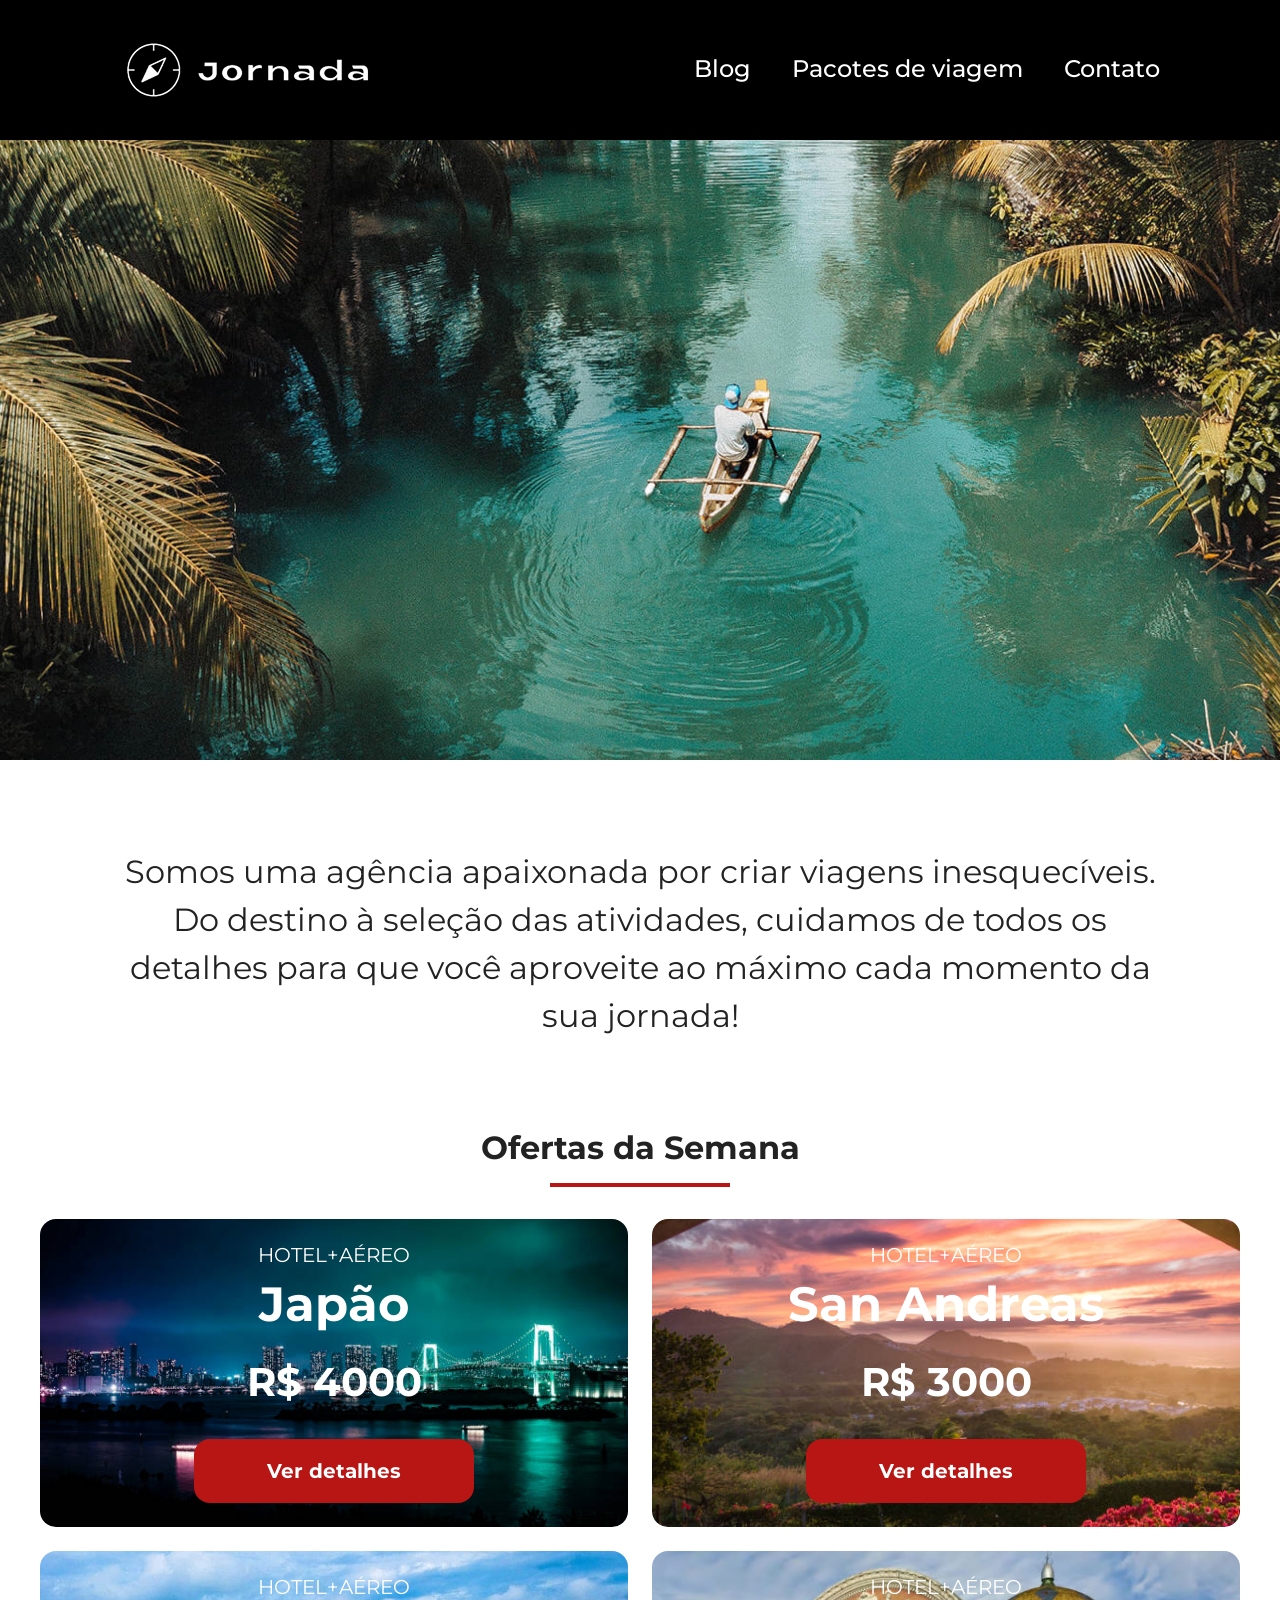
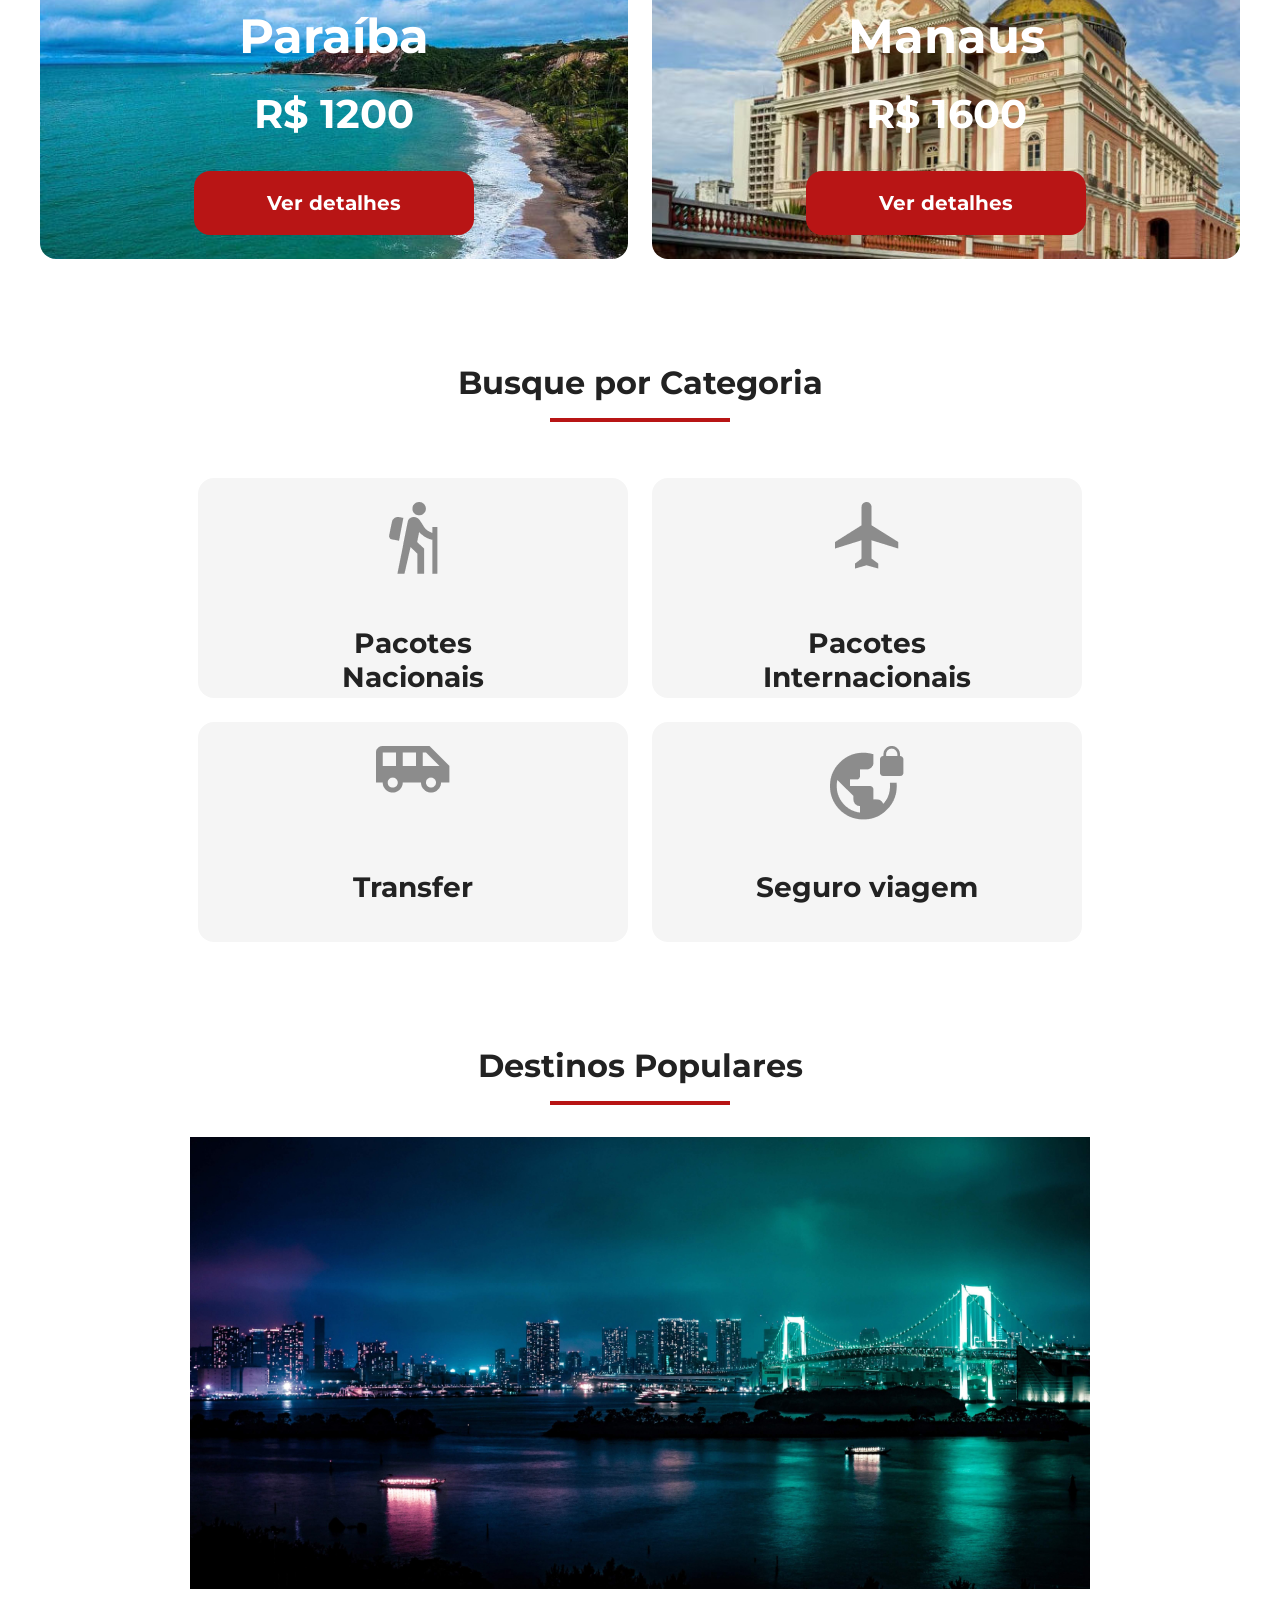
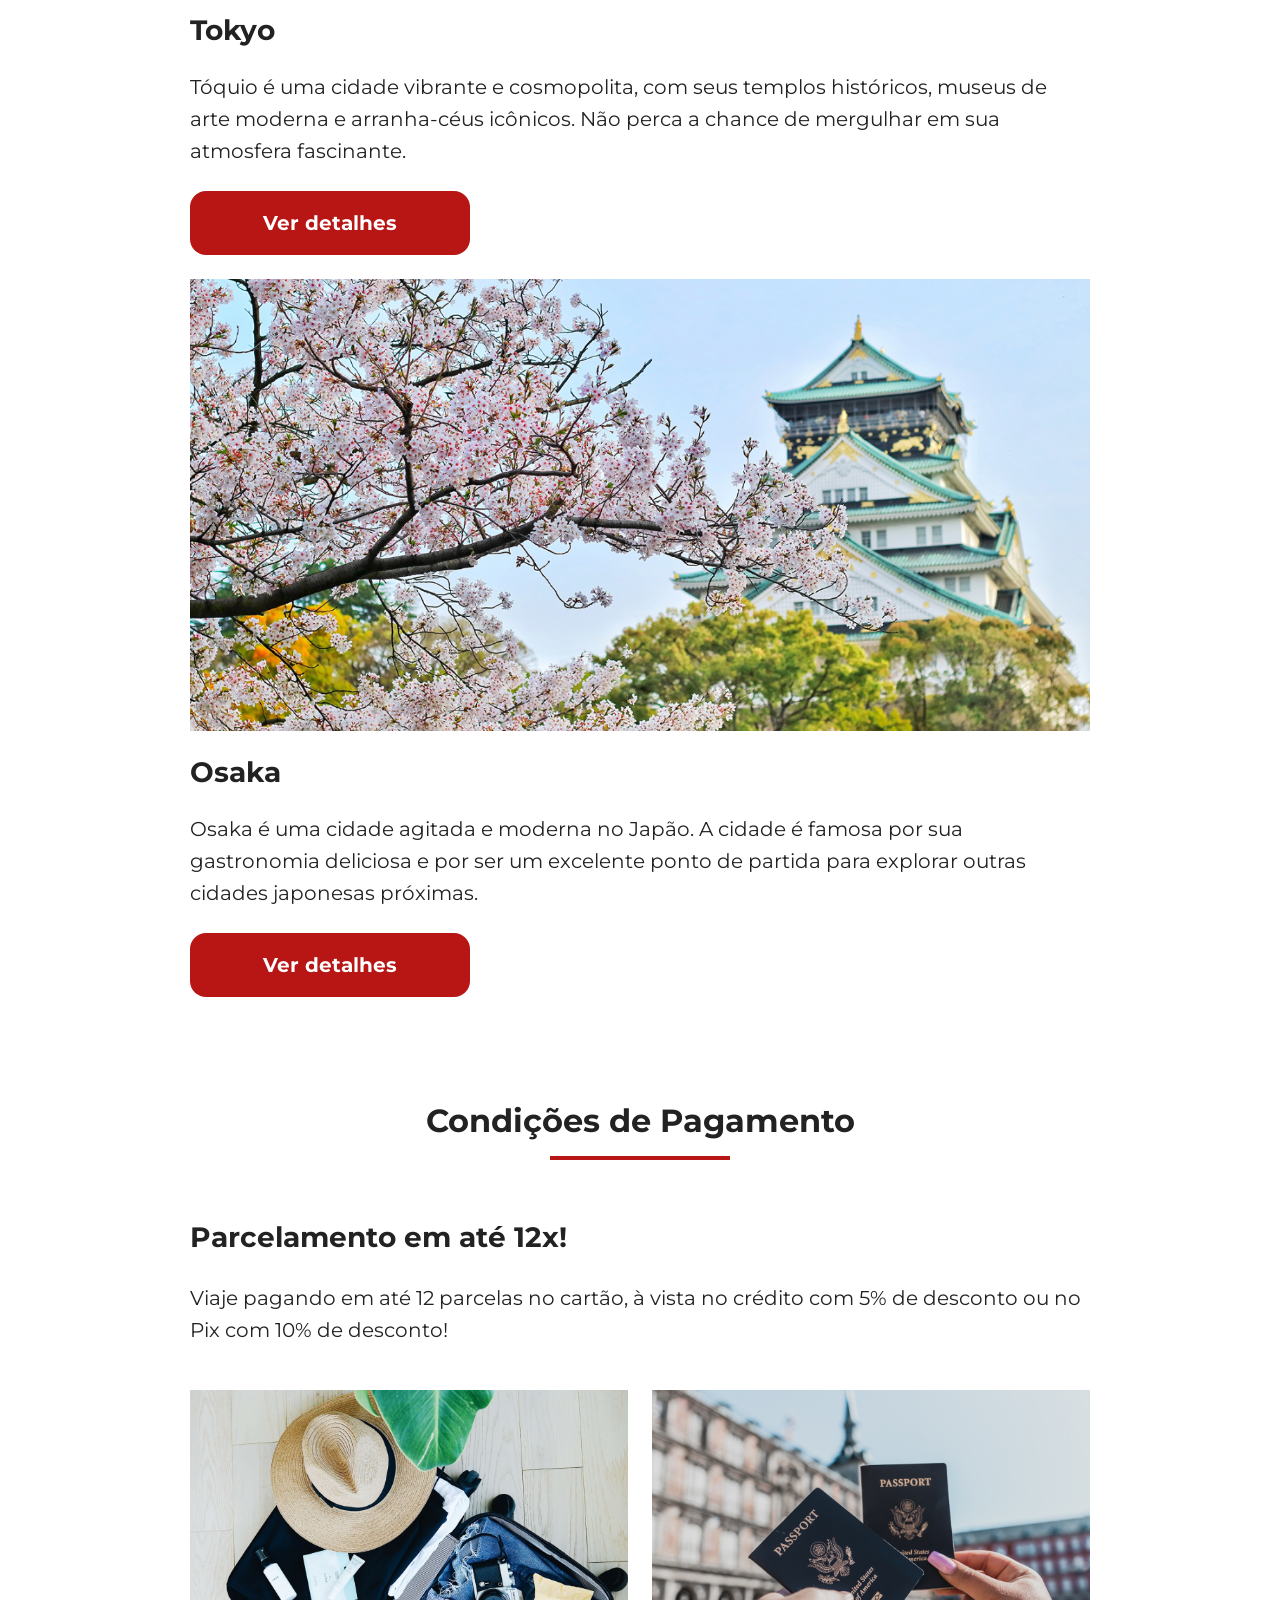
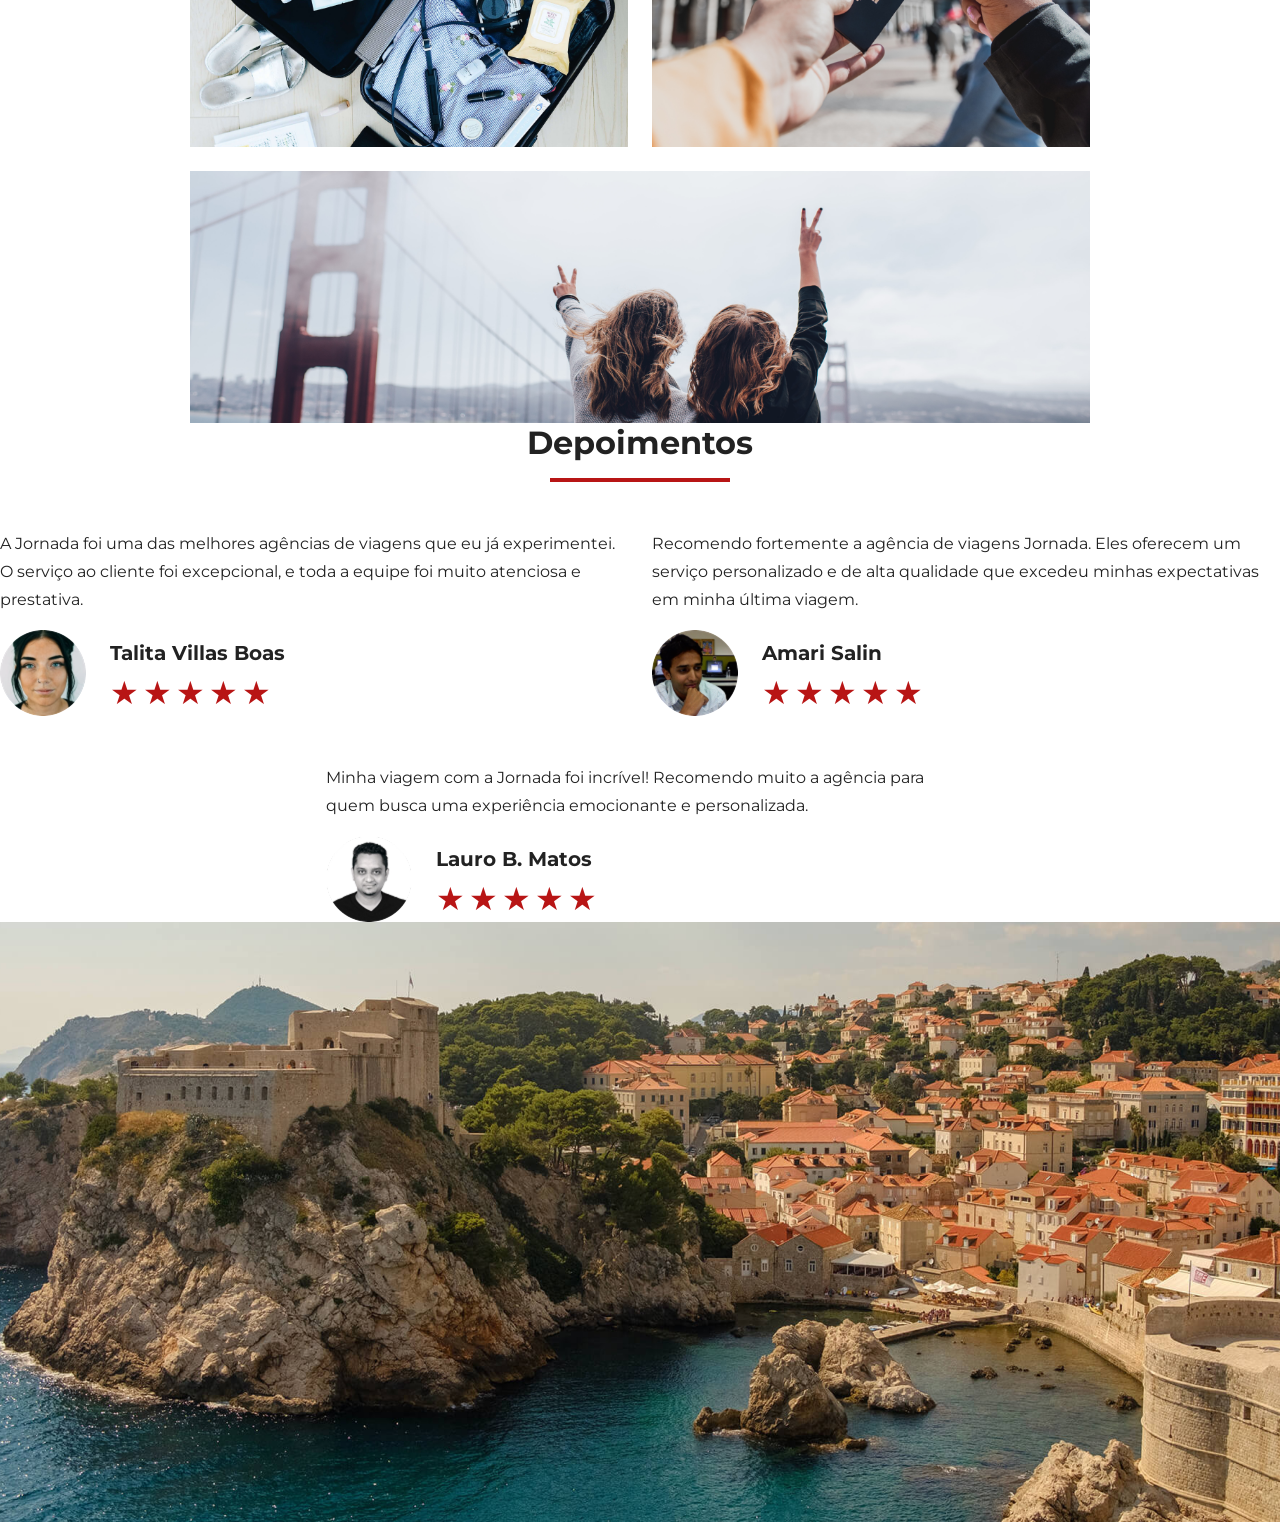
==== index.html @ 03887a00 "Adiciona imagem no footer de diferentes dispositivos" ====
<!doctype html>
<html lang="pt-BR">
  <head>
    <meta charset="UTF-8" />
    <meta name="viewport" content="width=device-width, initial-scale=1.0" />
    <link rel="stylesheet" href="./css/style.css" />
    <title>Jornada Viagens</title>
  </head>
  <body>
    <header class="main-header">
      <a class="logo" href="index.html" title="voltar para a página inicial">
        <img
          class="img-mobile"
          src="img/bussola-jornada-branca.png"
          alt="Bussola do logo Jornada Viagens na cor branca"
        />
        <img
          class="img-desktop"
          src="img/bussola-texto-jornada-branca.png"
          alt="Logo Jornada Viagens na cor branca"
        />
      </a>

      <div class="navigation-menu">
        <label for="menu"><img src="img/menu.png" alt="menu" /></label>
        <input type="checkbox" id="menu" hidden />

        <nav>
          <ul class="list-links">
            <li>
              <a href="blog.html" target="_blank" title="Acessar blog">Blog</a>
            </li>
            <li>
              <a
                href="pacotes.html"
                target="_blank"
                title="Acessar pacotes de viagem"
                >Pacotes de viagem</a
              >
            </li>
            <li>
              <a href="contao.html" target="_blank" title="Acessar contato"
                >Contato</a
              >
            </li>
          </ul>
        </nav>
      </div>
    </header>
    <section class="hero">
      <div class="hero-img"></div>
      <h2>
        Somos uma agência apaixonada por criar viagens inesquecíveis. Do destino
        à seleção das atividades, cuidamos de todos os detalhes para que você
        aproveite ao máximo cada momento da sua jornada!
      </h2>
    </section>
    <section class="offers">
      <div class="section-title">
        <h2>Ofertas da Semana</h2>
        <hr />
      </div>
      <div class="offers-cards">
        <article class="card japao">
          <header>
            <p>HOTEL+AÉREO</p>
            <h3>
              Japão<br />
              <span>R$ 4000</span>
            </h3>
          </header>
          <footer>
            <a href="#" class="button">Ver detalhes</a>
          </footer>
        </article>
        <article class="card sanandreas">
          <header>
            <p>HOTEL+AÉREO</p>
            <h3>
              San Andreas<br />
              <span>R$ 3000</span>
            </h3>
          </header>
          <footer>
            <a href="#" class="button">Ver detalhes</a>
          </footer>
        </article>
        <article class="card paraiba">
          <header>
            <p>HOTEL+AÉREO</p>
            <h3>
              Paraíba<br />
              <span>R$ 1200</span>
            </h3>
          </header>
          <footer>
            <a href="#" class="button">Ver detalhes</a>
          </footer>
        </article>
        <article class="card manaus">
          <header>
            <p>HOTEL+AÉREO</p>
            <h3>
              Manaus<br />
              <span>R$ 1600</span>
            </h3>
          </header>
          <footer>
            <a href="#" class="button">Ver detalhes</a>
          </footer>
        </article>
      </div>
    </section>
    <section class="categories">
      <div class="section-title">
        <h2>Busque por Categoria</h2>
        <hr />
      </div>
      <div class="categories-cards">
        <a
          class="card"
          href="#"
          target="_blank"
          title="Busque pela categoria Pacotes Nacionais"
        >
          <img
            src="img/icone - pacotes nacionais.png"
            alt="icone cinza representando uma pessoa fazendo tracking"
          />
          <h3 class="content-title">
            Pacotes <br />
            Nacionais
          </h3>
        </a>
        <a
          class="card"
          href="#"
          target="_blank"
          title="Busque pela categoria Pacotes Internacionais"
        >
          <img
            src="img/icone - pacotes interacionais.png"
            alt="icone cinza de um avião representando uma viagem aérea internacional"
          />
          <h3 class="content-title">
            Pacotes <br />
            Internacionais
          </h3>
        </a>
        <a
          class="card"
          href="#"
          target="_blank"
          title="Busque pela categoria Transfer"
        >
          <img
            src="img/icone -transfer.png"
            alt="icone cinza representando um onibus de viagem"
          />
          <h3 class="content-title">Transfer</h3>
        </a>
        <a
          class="card"
          href="#"
          target="_blank"
          title="Busque pela categoria Seguro viagem"
        >
          <img
            src="img/icone - seguro viagem.png"
            alt="icone cinza de um planeta com um cadeado representando Seguro"
          />
          <h3 class="content-title">Seguro viagem</h3>
        </a>
      </div>
    </section>
    <section class="destinations">
      <div class="section-title">
        <h2>Destinos Populares</h2>
        <hr />
      </div>
      <div class="destination-items">
        <article class="item tokyo">
          <header>
            <div class="img-item"></div>
            <h4 class="content-title">Tokyo</h4>
          </header>
          <p class="content-text">
            Tóquio é uma cidade vibrante e cosmopolita, com seus templos
            históricos, museus de arte moderna e arranha-céus icônicos. Não
            perca a chance de mergulhar em sua atmosfera fascinante.
          </p>
          <footer>
            <a
              href="#"
              class="button"
              target="_blank"
              title="Veja mais detalhes do destino Tokyo"
              >Ver detalhes</a
            >
          </footer>
        </article>
        <article class="item osaka">
          <header>
            <div class="img-item"></div>
            <h4 class="content-title">Osaka</h4>
          </header>
          <p class="content-text">
            Osaka é uma cidade agitada e moderna no Japão. A cidade é famosa por
            sua gastronomia deliciosa e por ser um excelente ponto de partida
            para explorar outras cidades japonesas próximas.
          </p>
          <footer>
            <a
              href="#"
              class="button"
              target="_blank"
              title="Veja mais detalhes do destino Osaka"
              >Ver detalhes</a
            >
          </footer>
        </article>
      </div>
    </section>
    <section class="payments">
      <div class="section-title">
        <h2>Condições de Pagamento</h2>
        <hr />
      </div>
      <div class="content-container">
        <div class="text-content">
          <h3 class="content-title">Parcelamento em até 12x!</h3>
          <p class="content-text">
            Viaje pagando em até 12 parcelas no cartão, à vista no crédito com
            5% de desconto ou no Pix com 10% de desconto!
          </p>
        </div>
        <div class="image-gallery">
          <div class="image bag"></div>
          <div class="image passport"></div>
          <div class="image people colspan-2"></div>
        </div>
      </div>
    </section>
    <section class="testimonials">
      <div class="section-title">
        <h2>Depoimentos</h2>
        <hr />
      </div>
      <div class="testimonial-container">
        <article>
          <header>
            <p>
              A Jornada foi uma das melhores agências de viagens que eu já
              experimentei. O serviço ao cliente foi excepcional, e toda a
              equipe foi muito atenciosa e prestativa.
            </p>
          </header>
          <footer>
            <img
              src="img/talita.png"
              alt="imagem de perfil do cliente Talita Villas Boas"
            />
            <div class="profile-content">
              <h4>Talita Villas Boas</h4>
              <div class="rating">
                <span class="star">★</span>
                <span class="star">★</span>
                <span class="star">★</span>
                <span class="star">★</span>
                <span class="star">★</span>
              </div>
            </div>
          </footer>
        </article>
        <article>
          <header>
            <p>
              Recomendo fortemente a agência de viagens Jornada. Eles oferecem
              um serviço personalizado e de alta qualidade que excedeu minhas
              expectativas em minha última viagem.
            </p>
          </header>
          <footer>
            <img
              src="img/amari.png"
              alt="imagem de perfil do cliente Amari Salin"
            />
            <div class="profile-content">
              <h4>Amari Salin</h4>
              <div class="rating">
                <span class="star">★</span>
                <span class="star">★</span>
                <span class="star">★</span>
                <span class="star">★</span>
                <span class="star">★</span>
              </div>
            </div>
          </footer>
        </article>
        <article>
          <header>
            <p>
              Minha viagem com a Jornada foi incrível! Recomendo muito a agência
              para quem busca uma experiência emocionante e personalizada.
            </p>
          </header>
          <footer>
            <img
              src="img/lauro.png"
              alt="imagem de perfil do cliente Lauro B. Matos"
            />
            <div class="profile-content">
              <h4>Lauro B. Matos</h4>
              <div class="rating">
                <span class="star">★</span>
                <span class="star">★</span>
                <span class="star">★</span>
                <span class="star">★</span>
                <span class="star">★</span>
              </div>
            </div>
          </footer>
        </article>
      </div>
    </section>
    <footer class="main-footer bottom-hero">
      <div class="hero-img"></div>
      <div class="footer-content">
        <div class="footer-social"></div>
      </div>
    </footer>
  </body>
</html>
---- css/style.css ----
@import url(global.css);
@import url(header.css);
@import url(hero.css);
@import url(offers.css);
@import url(categories.css);
@import url(destinations.css);
@import url(payments.css);
@import url(testimonials.css);
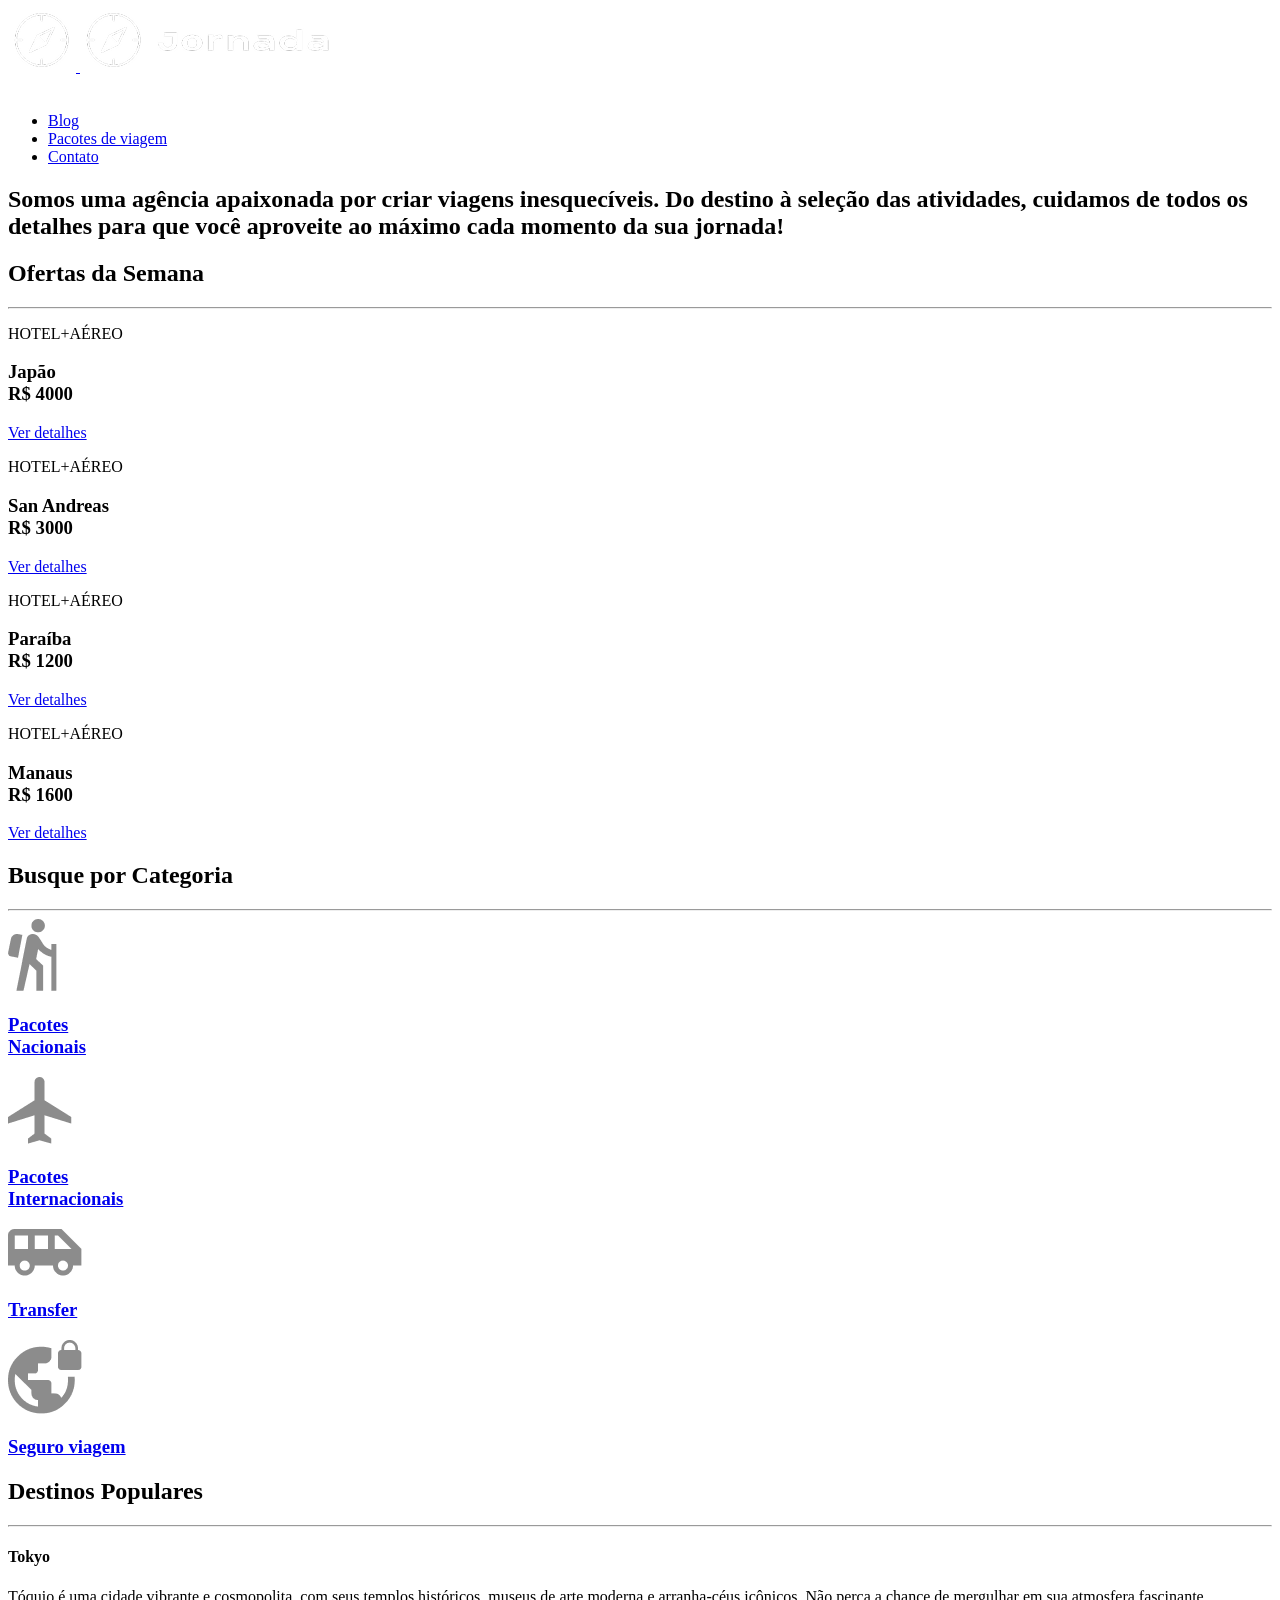
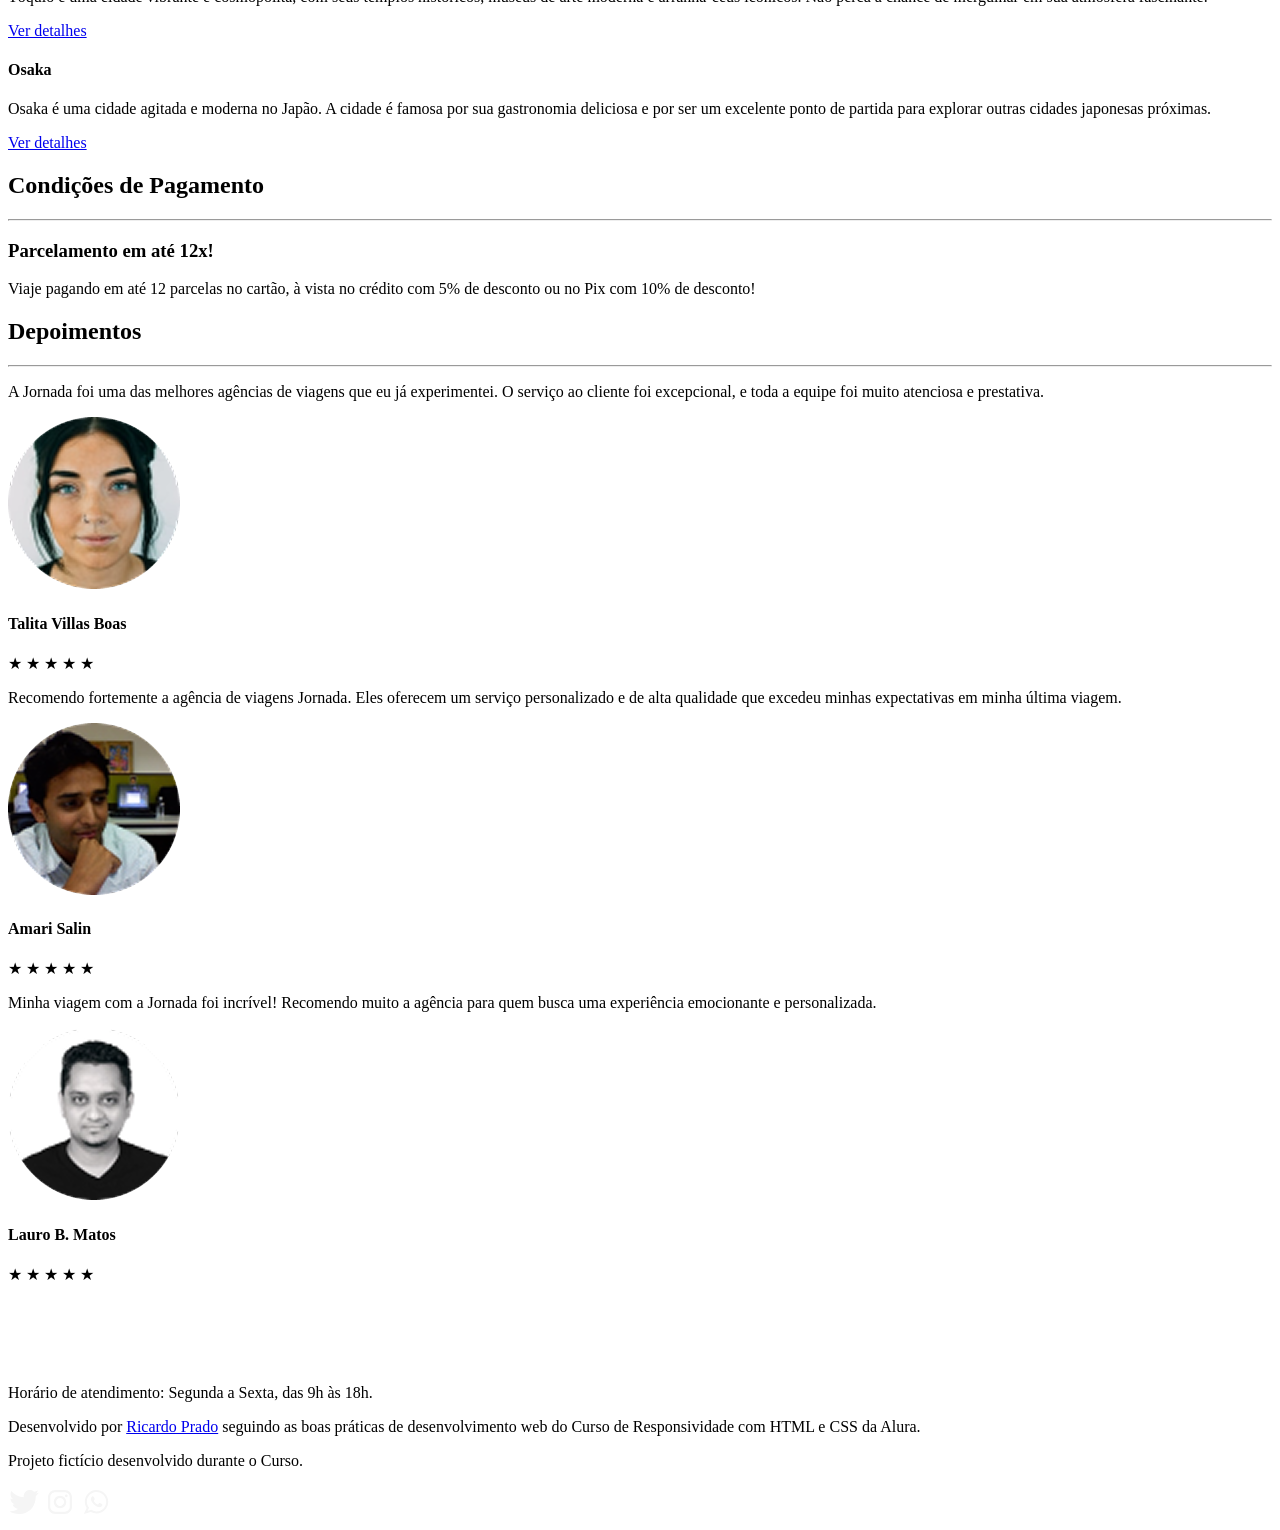
==== commit 05352782: "Adiciona estilos ao footer e informações complementares de redes sociais" ====
--- a/index.html
+++ b/index.html
@@ -323,10 +323,35 @@
         </article>
       </div>
     </section>
-    <footer class="main-footer bottom-hero">
+    <section class="bottom-hero">
       <div class="hero-img"></div>
+    </section>
+    <footer class="main-footer">
       <div class="footer-content">
-        <div class="footer-social"></div>
+        <img src="img/logo-footer.png" alt="Logo da Jornada Viagens">
+        <p>Horário de atendimento: Segunda a Sexta, das 9h às 18h.</p>
+        <p>Desenvolvido por <a href="https://www.linkedin.com/in/ricardo-prado-8ab011207/olvedor">Ricardo Prado</a> seguindo as boas práticas de desenvolvimento web do Curso de Responsividade com HTML e CSS da Alura.</p>
+        <p>Projeto fictício desenvolvido durante o Curso.</p>
+        <div class="footer-social">
+          <a
+            href="#"
+            target="_blank"
+            title="Acesse o twitter da Jornada Viagens"
+            ><img src="img/icon-twitter.svg" alt="Logo do Twitter" /></a
+          >
+          <a
+            href="#"
+            target="_blank"
+            title="Acessar Instagram"
+            ><img src="img/icon-instagram.svg" alt="Logo do Instagram" /></a
+          >
+          <a
+            href="#"
+            target="_blank"
+            title="Acessar Whatsapp"
+            ><img src="img/icon-whatsapp.svg" alt="Entre em contato pelo WhatsApp" /></a
+          >
+        </div>
       </div>
     </footer>
   </body>
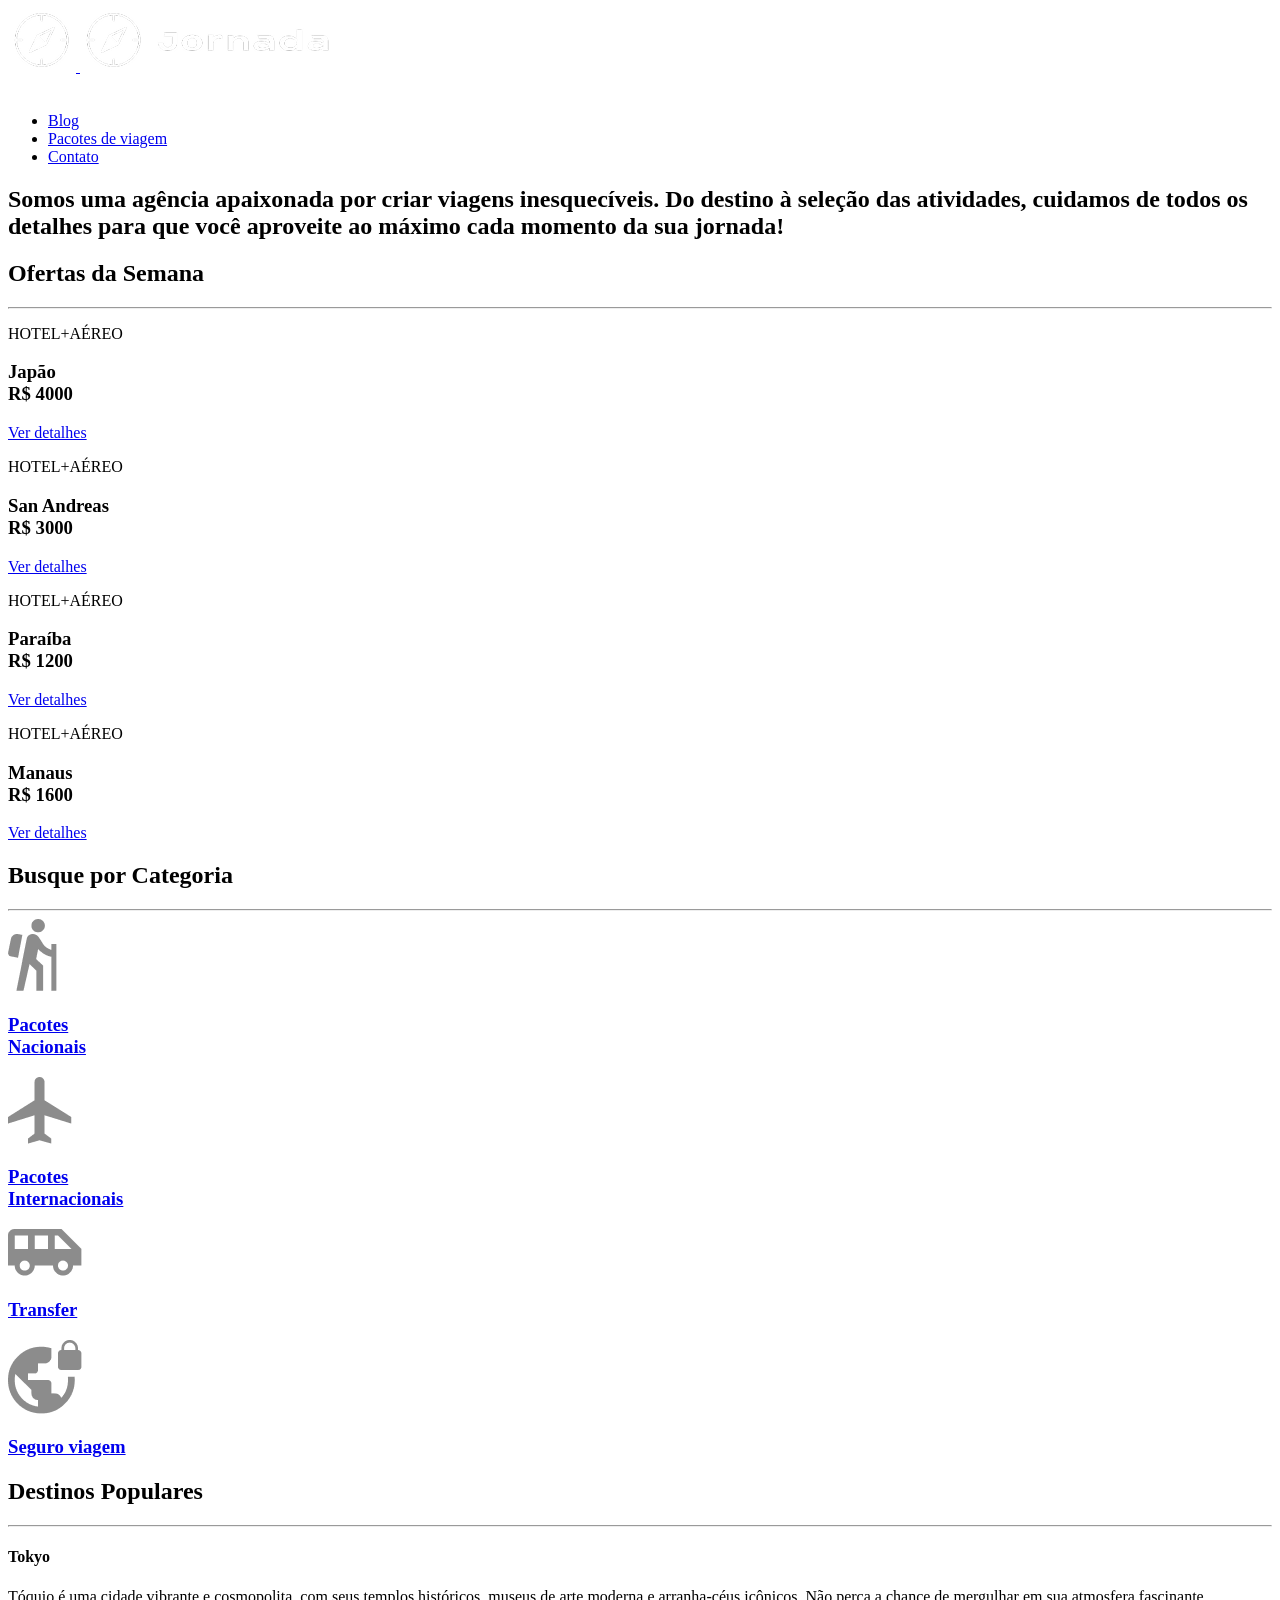
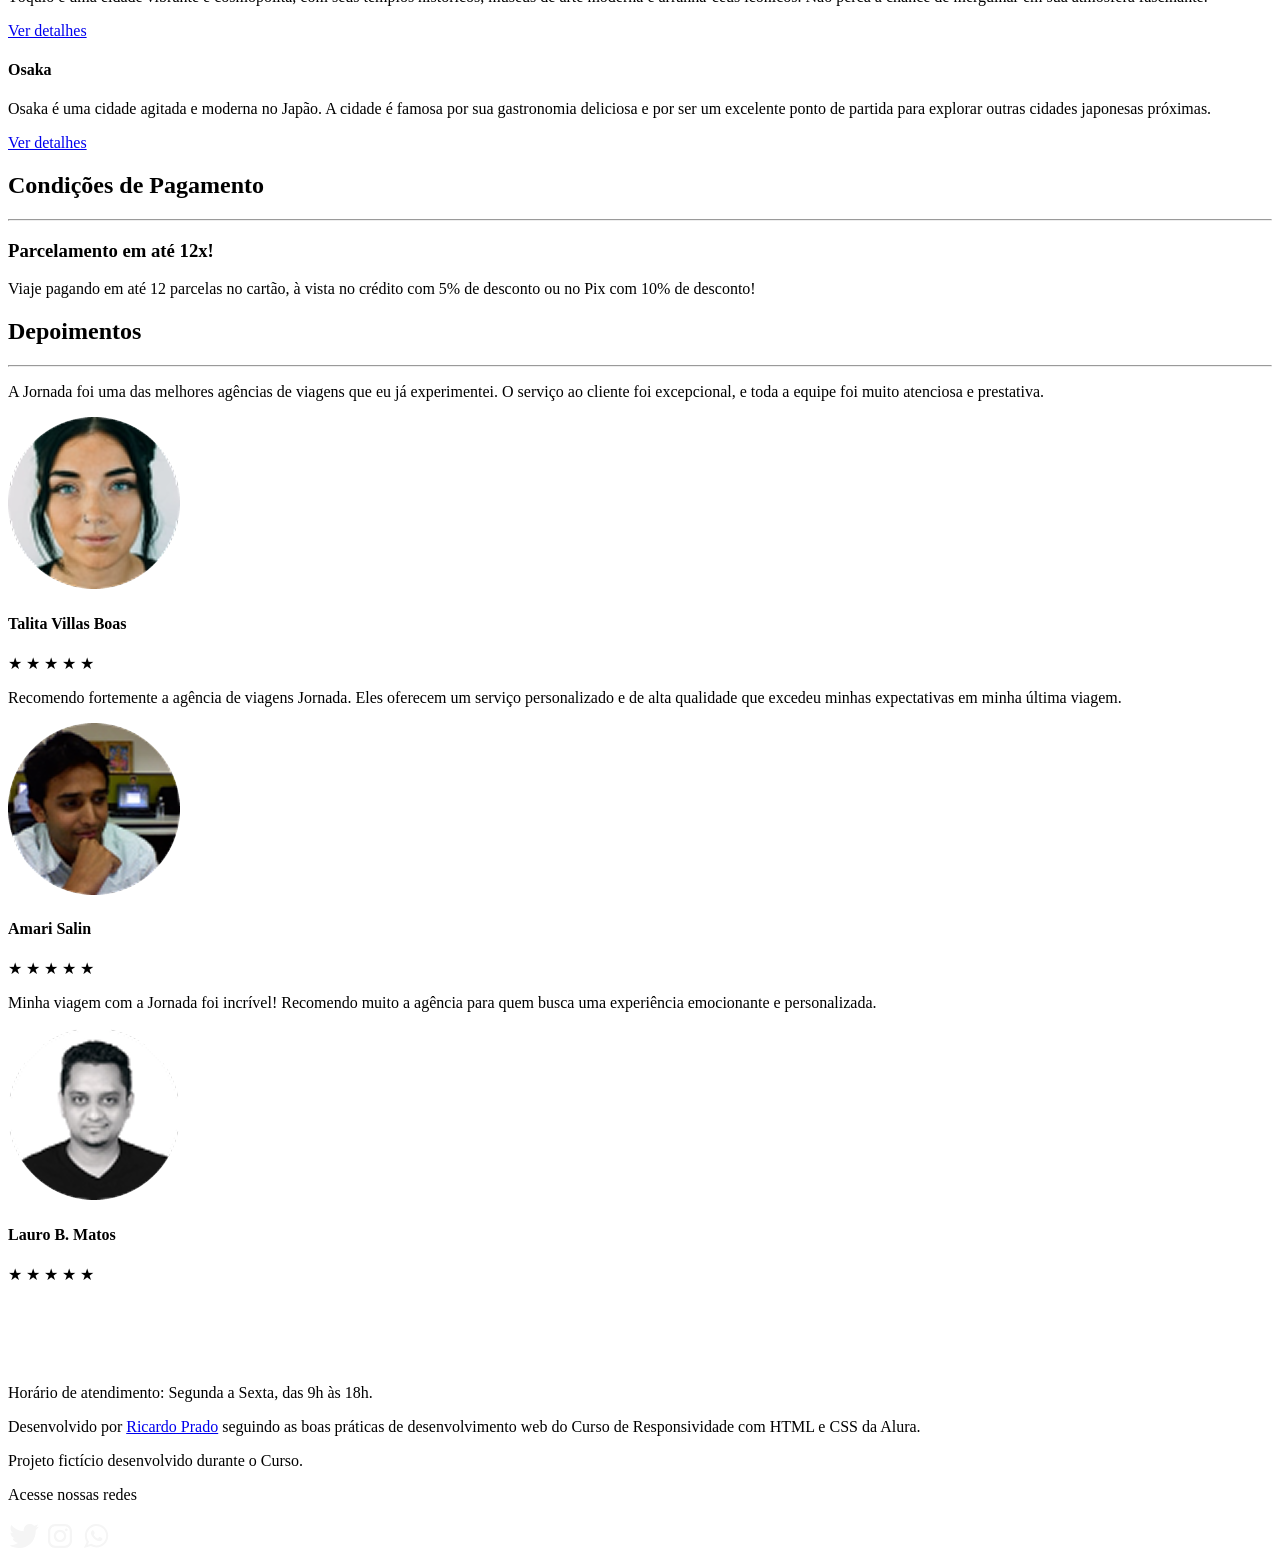
==== commit c71de142: "Ajusta o footer e seção de depoimentos" ====
--- a/index.html
+++ b/index.html
@@ -332,7 +332,10 @@
         <p>Horário de atendimento: Segunda a Sexta, das 9h às 18h.</p>
         <p>Desenvolvido por <a href="https://www.linkedin.com/in/ricardo-prado-8ab011207/olvedor">Ricardo Prado</a> seguindo as boas práticas de desenvolvimento web do Curso de Responsividade com HTML e CSS da Alura.</p>
         <p>Projeto fictício desenvolvido durante o Curso.</p>
-        <div class="footer-social">
+      </div>
+      <div class="footer-social">
+        <p>Acesse nossas redes</p>
+        <div class="footer-social-links">
           <a
             href="#"
             target="_blank"
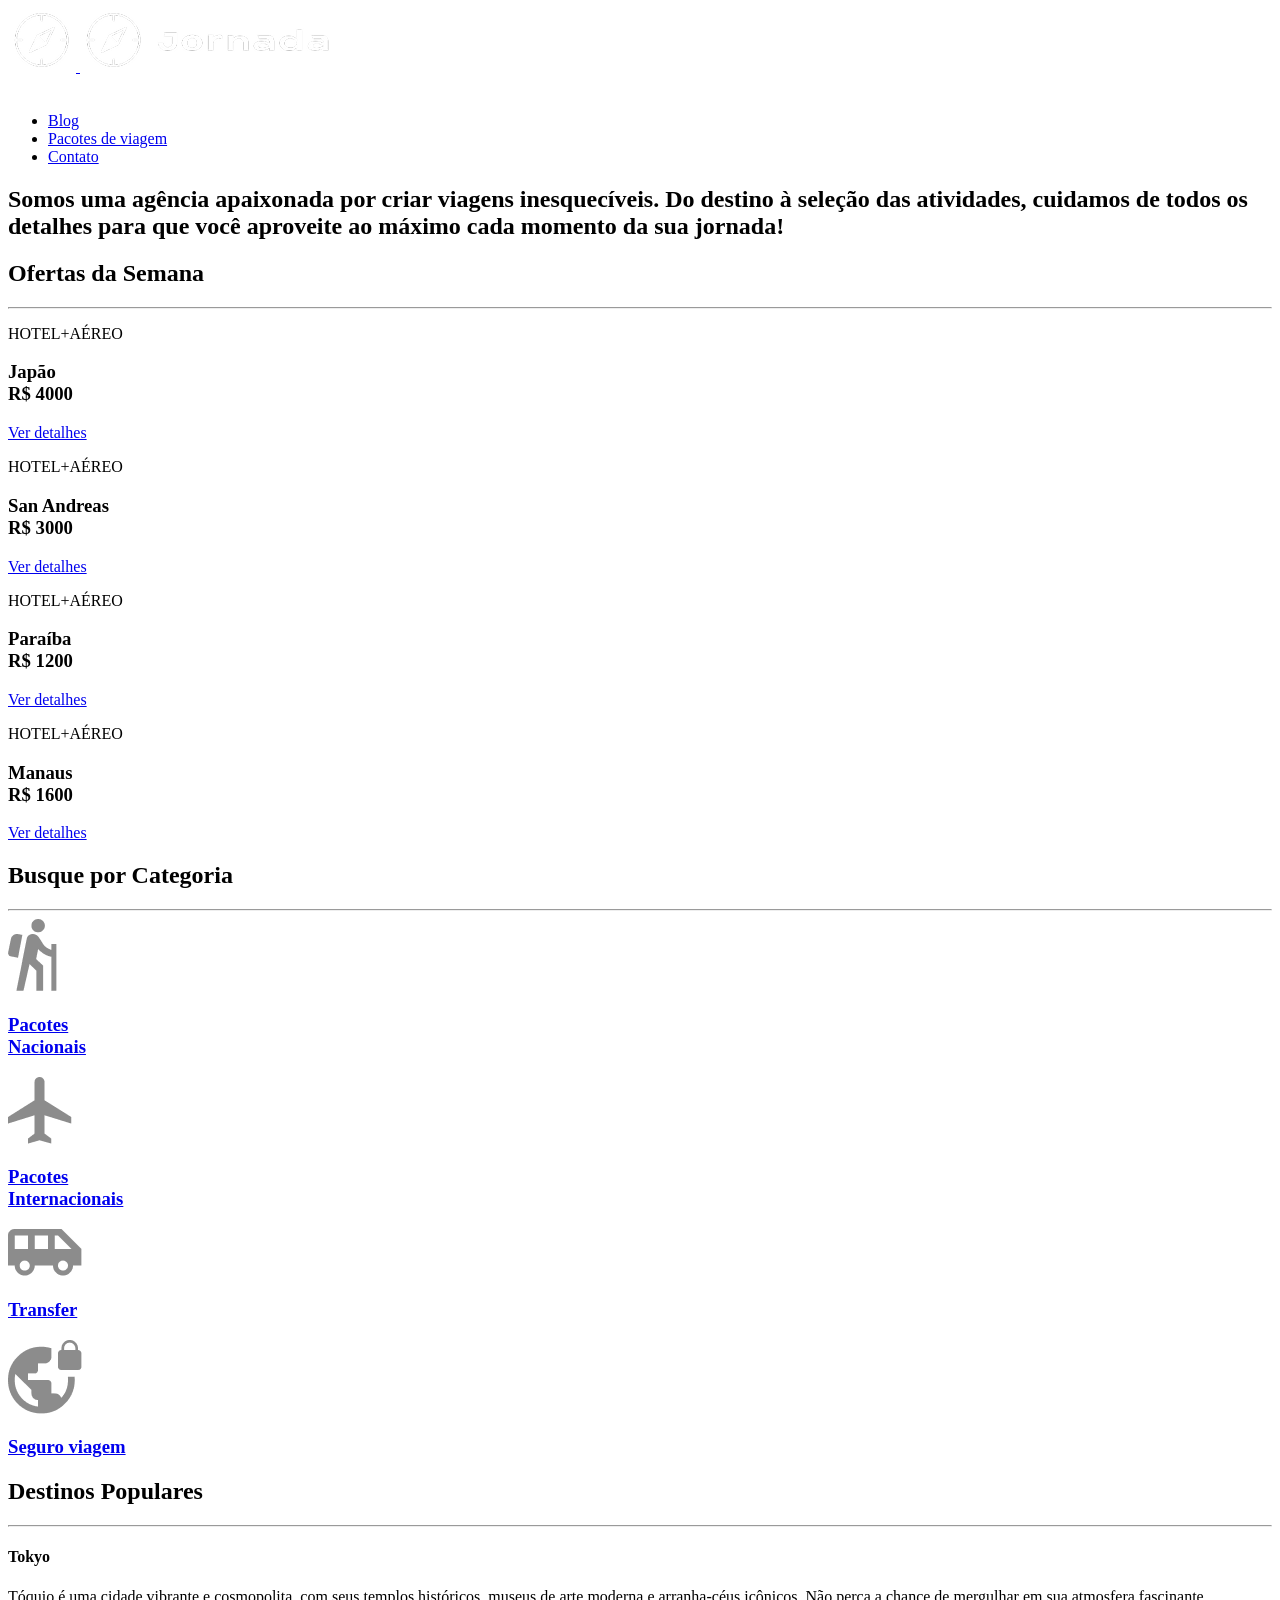
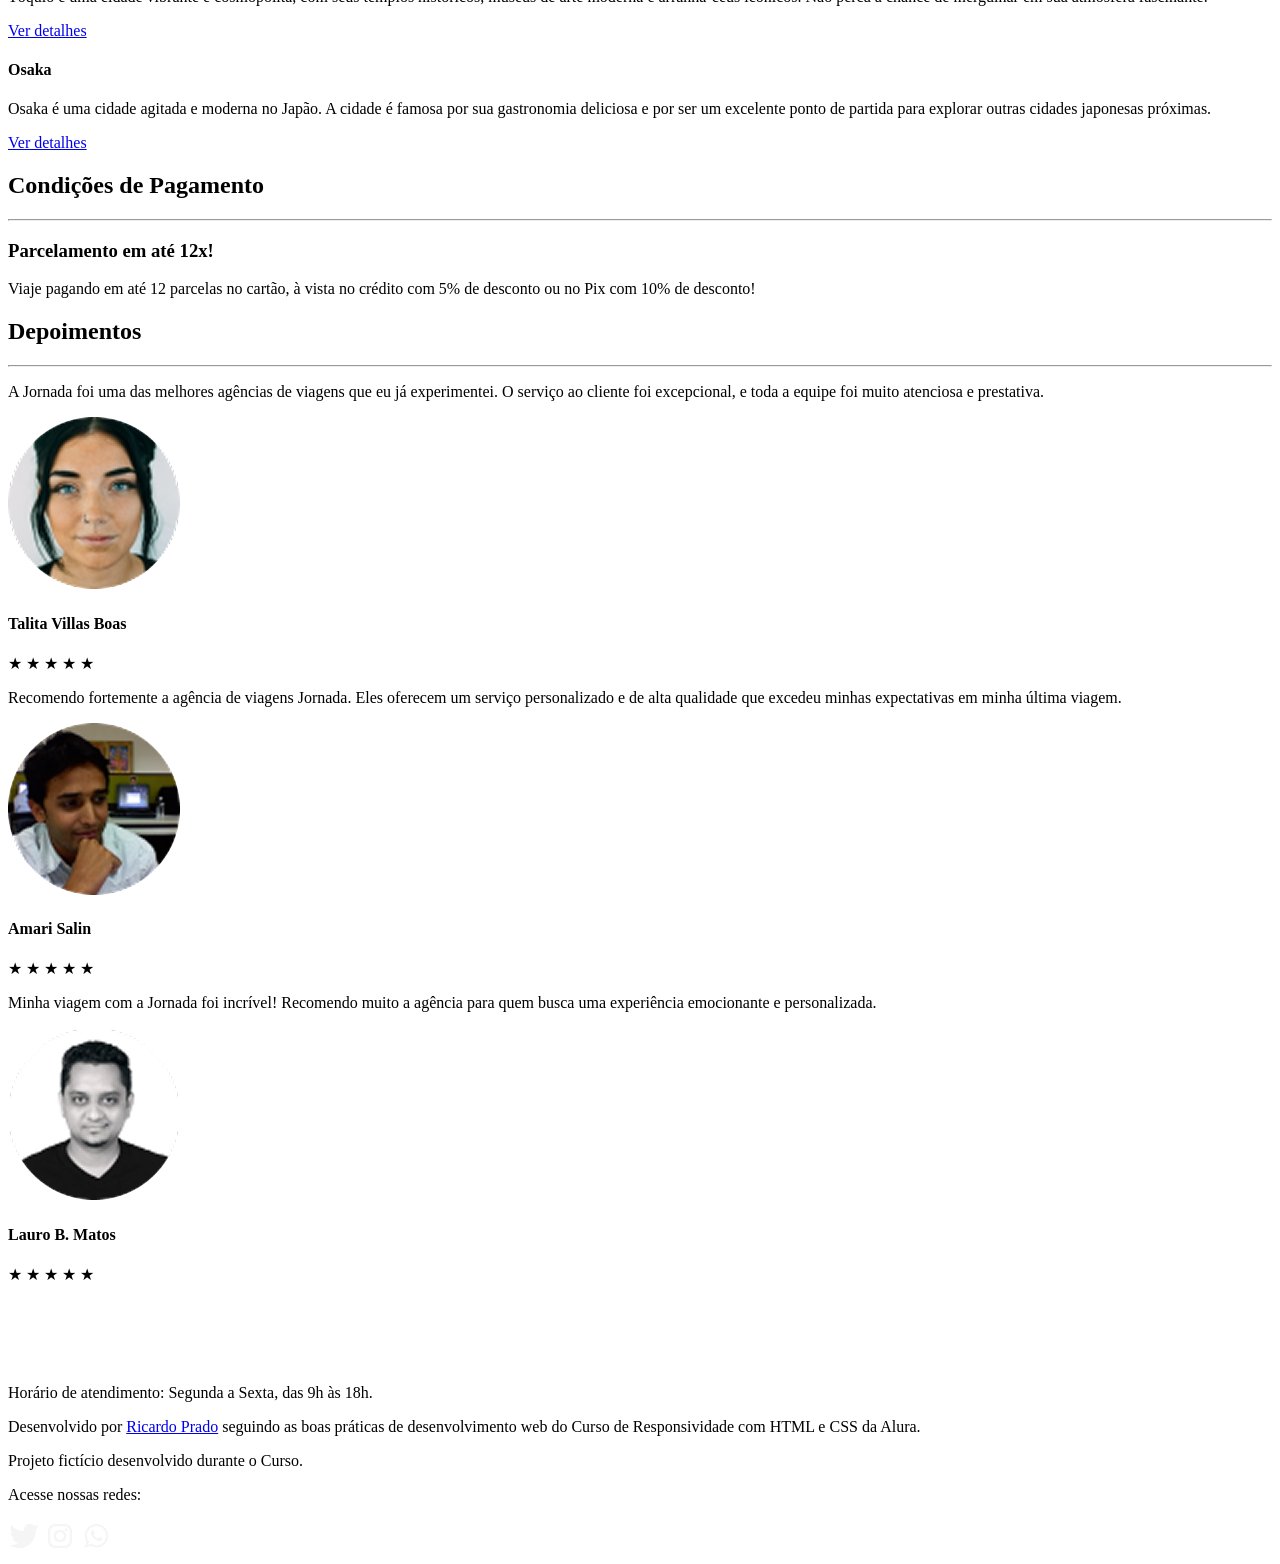
==== commit 5dbc8044: "Adiciona cor ao meu nome no footer" ====
--- a/index.html
+++ b/index.html
@@ -334,7 +334,7 @@
         <p>Projeto fictício desenvolvido durante o Curso.</p>
       </div>
       <div class="footer-social">
-        <p>Acesse nossas redes</p>
+        <p>Acesse nossas redes:</p>
         <div class="footer-social-links">
           <a
             href="#"
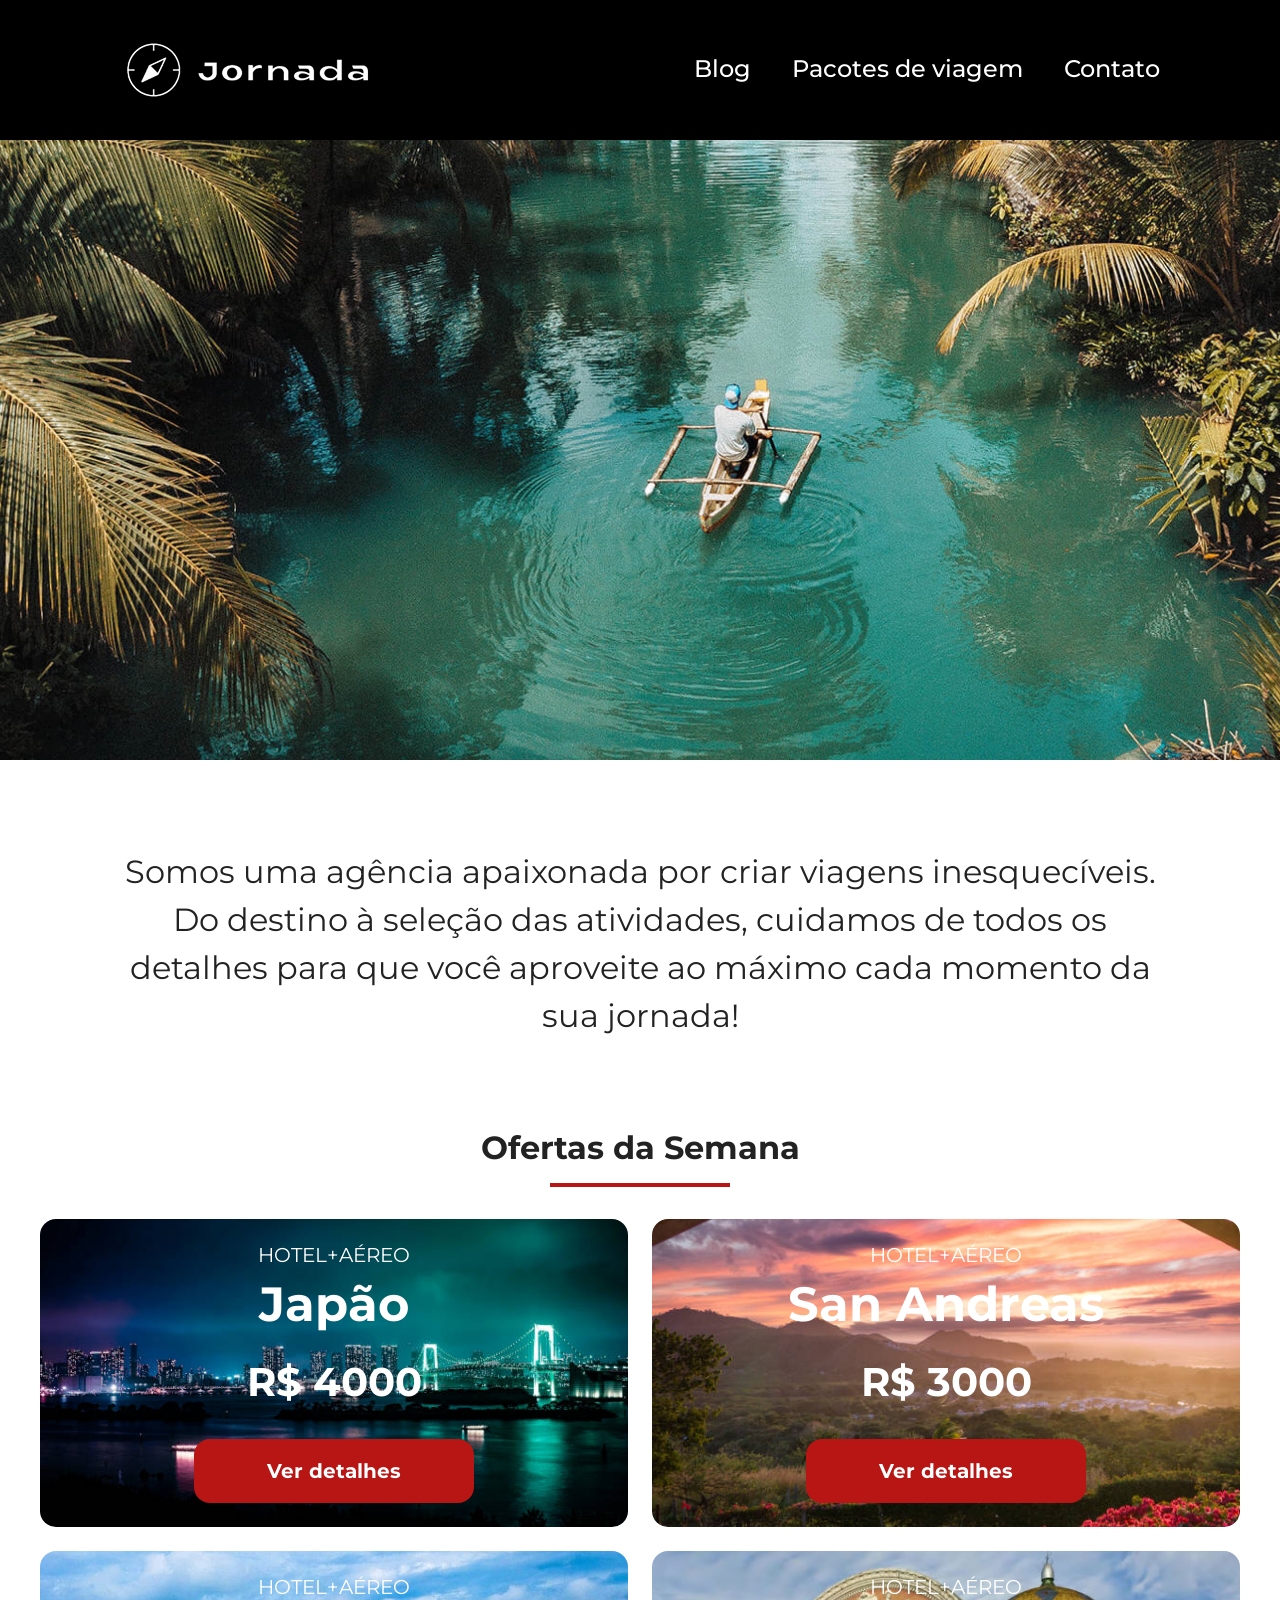
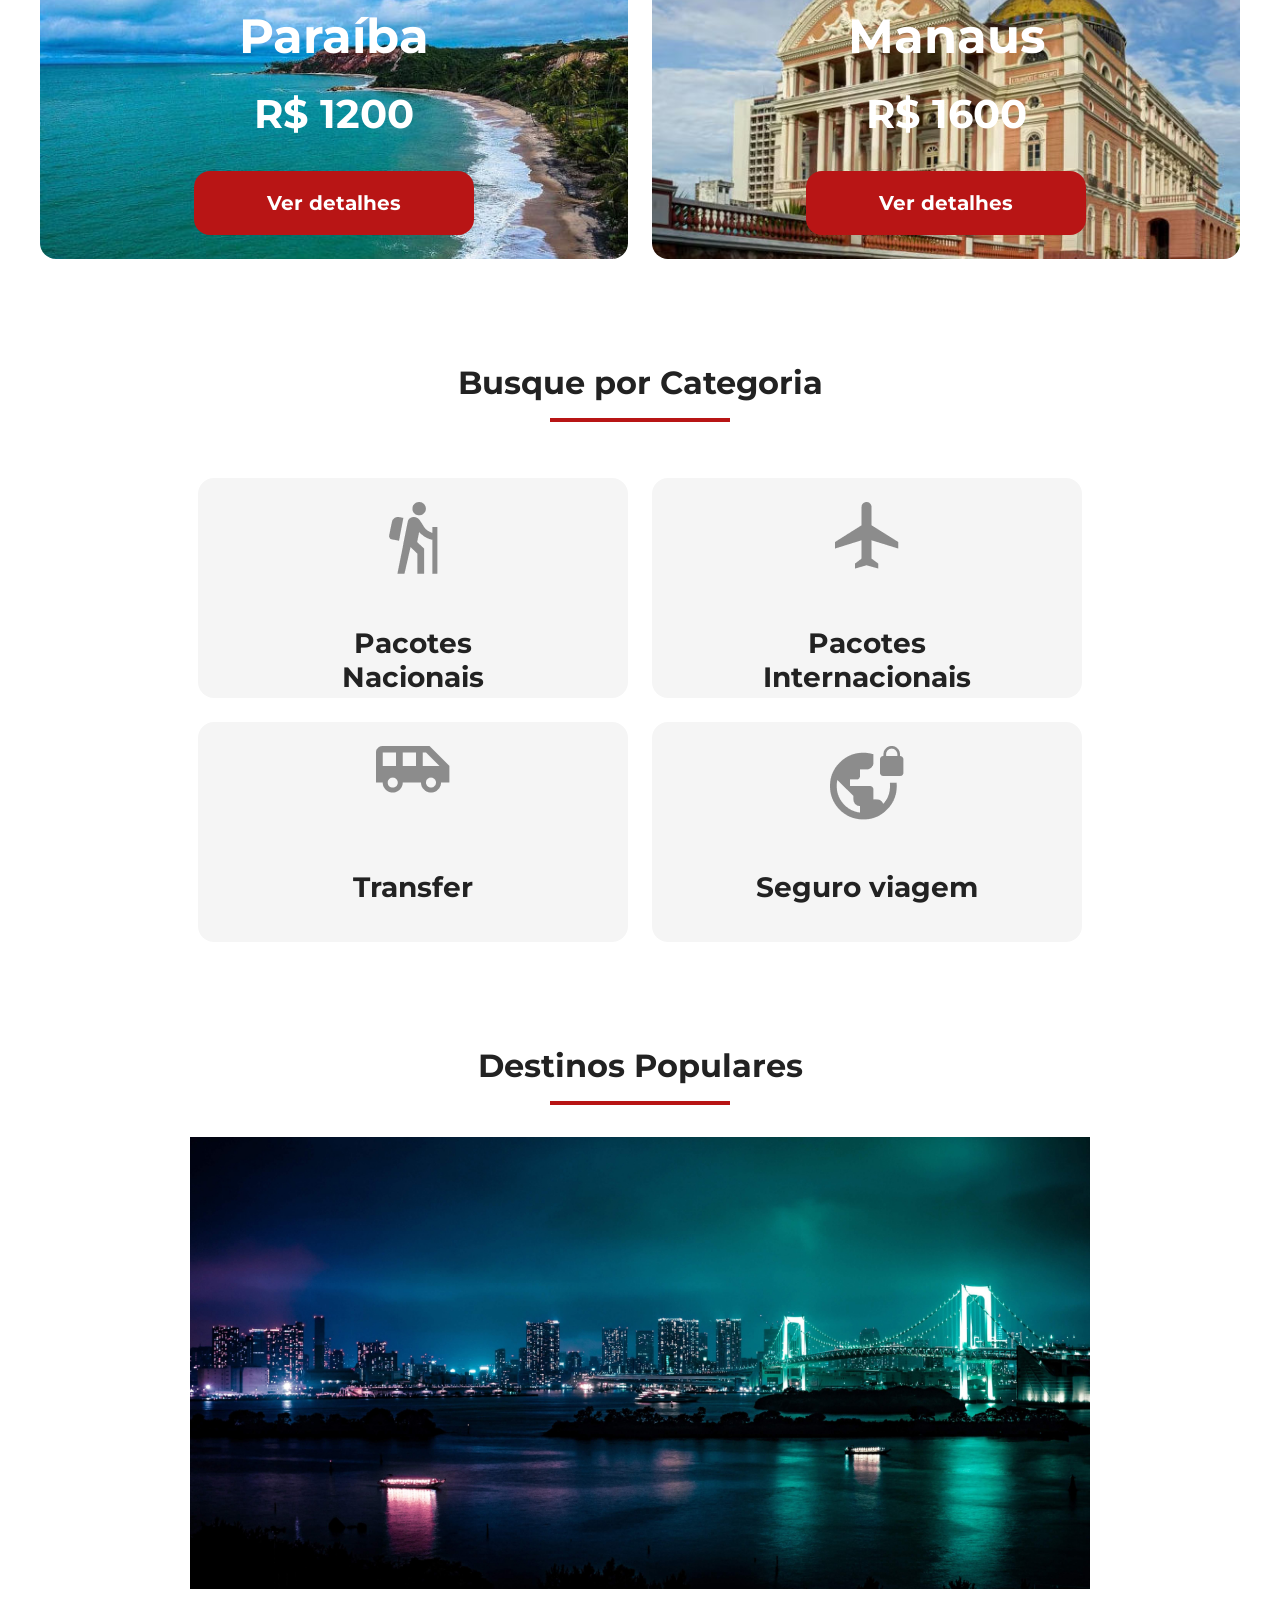
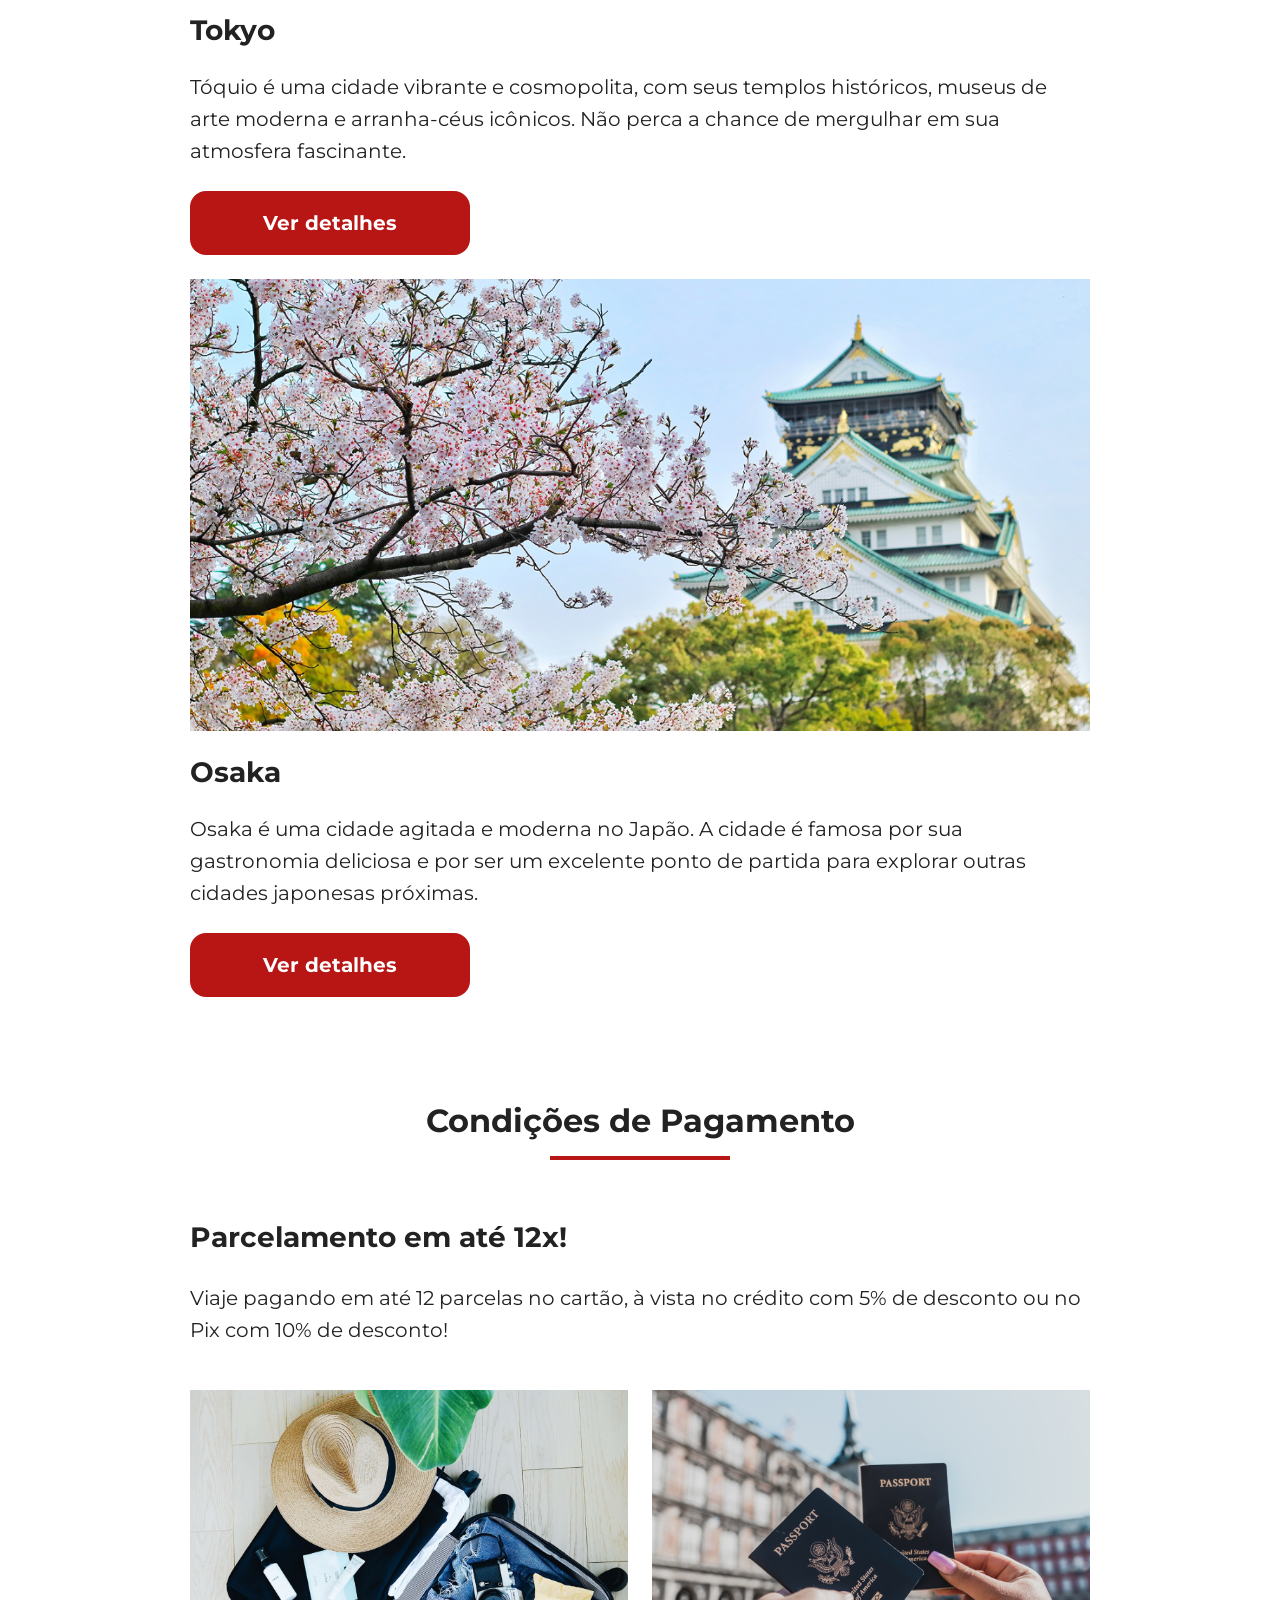
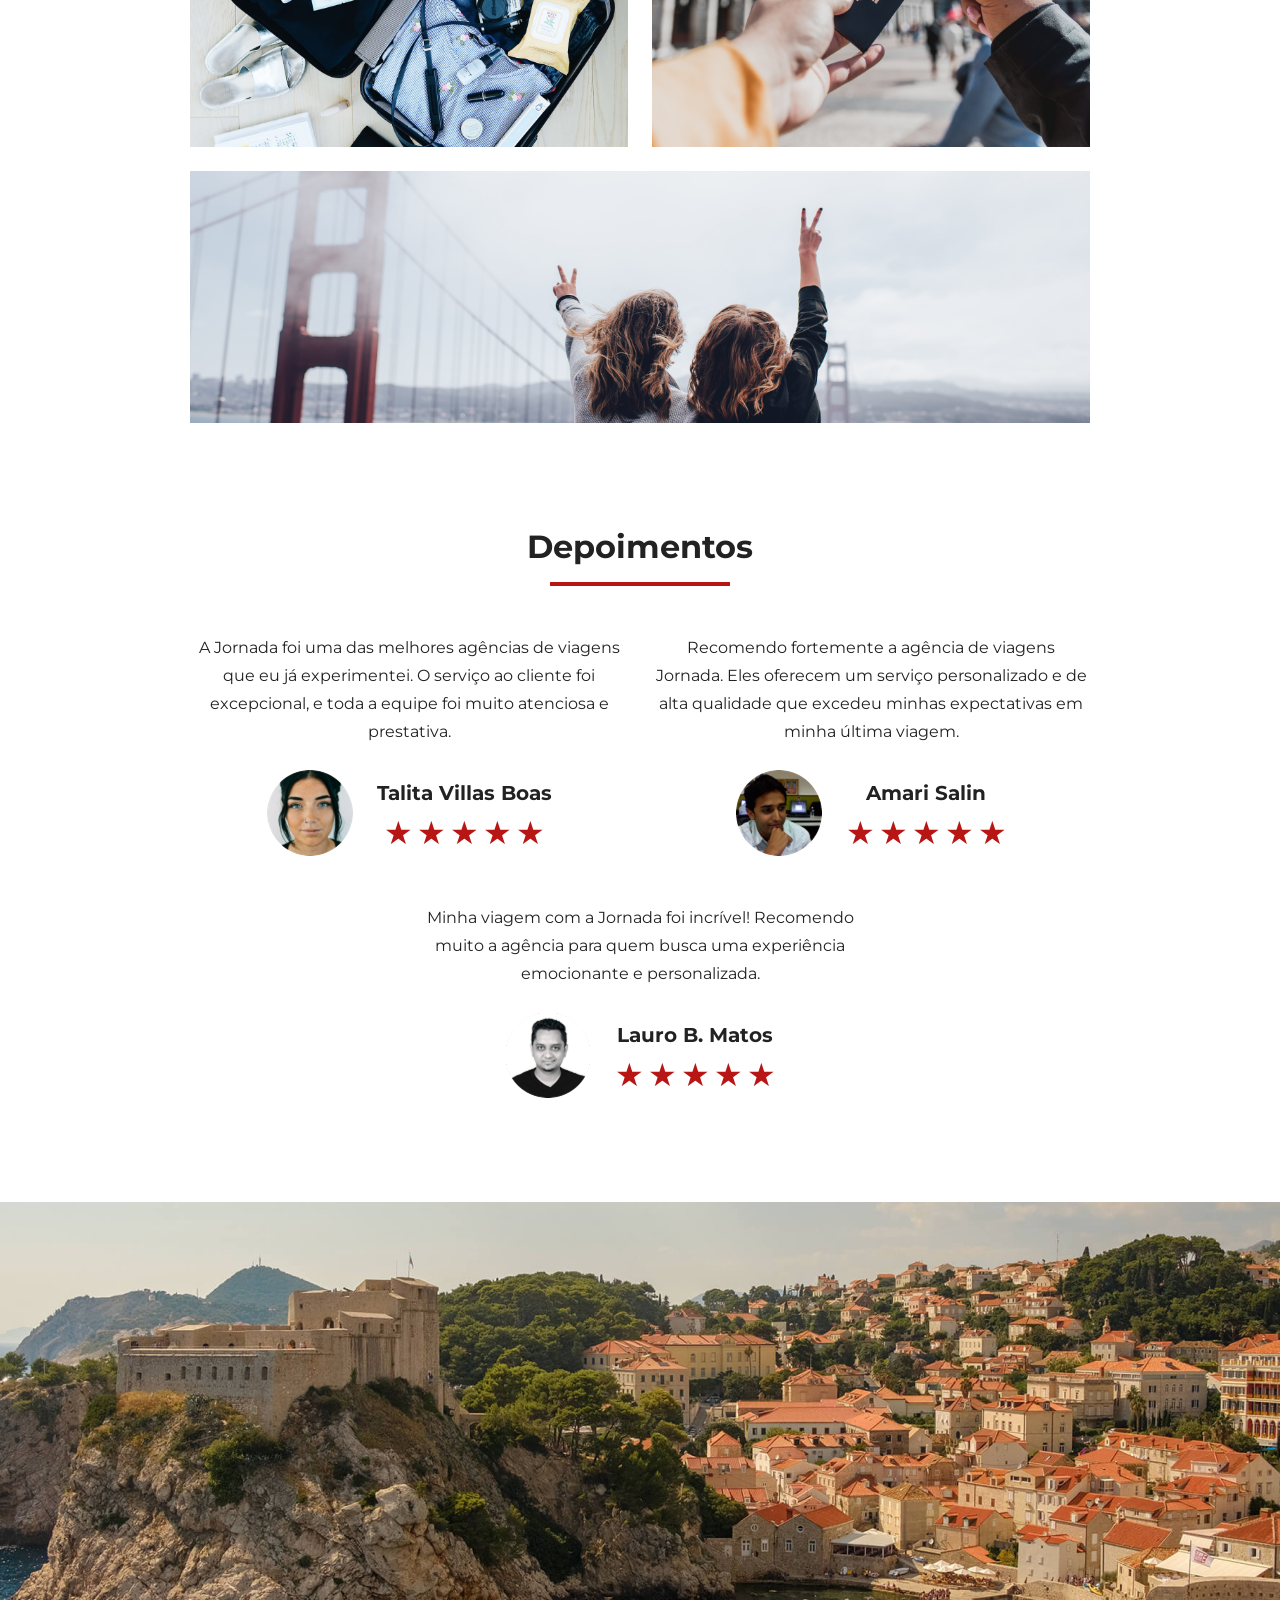
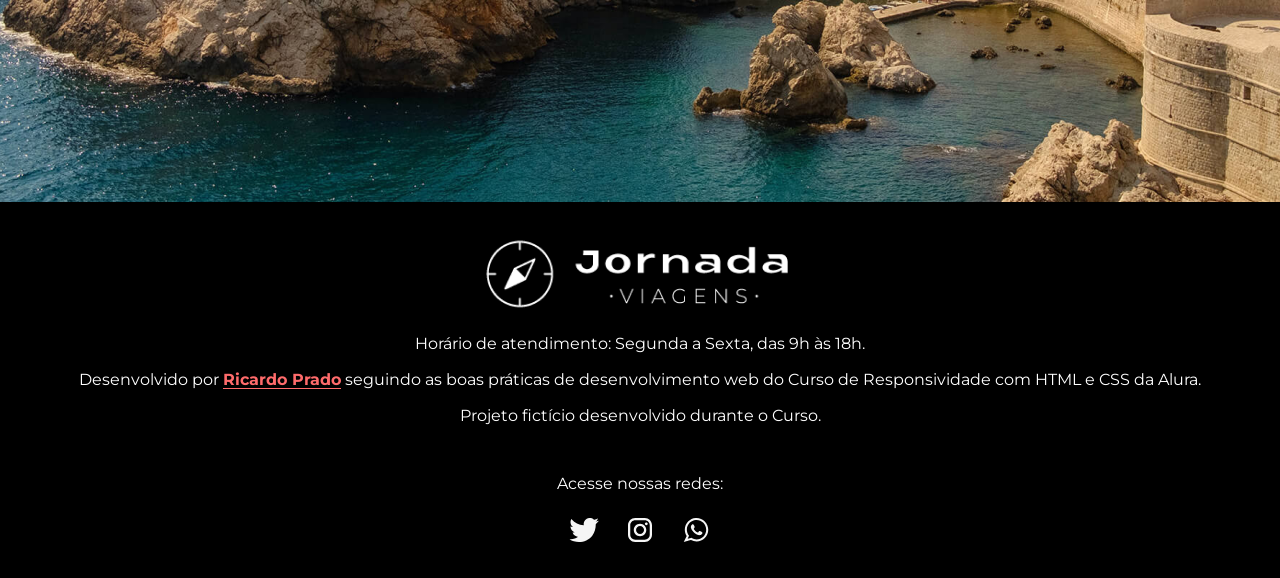
==== commit 3ef2f03a: "Adiciona página pacote de viagens e estiliza seguindo o modelo da página principal" ====
--- a/index.html
+++ b/index.html
@@ -3,6 +3,24 @@
   <head>
     <meta charset="UTF-8" />
     <meta name="viewport" content="width=device-width, initial-scale=1.0" />
+    <meta
+      name="description"
+      content="Jornada Viagens é uma agência de viagens que oferece pacotes nacionais e internacionais, transfer e seguro viagem. Confira nossas ofertas e embarque em uma jornada inesquecível!"
+    />
+
+    <meta property="og:title" content="Jornada Viagens" />
+    <meta
+      property="og:description"
+      content="Jornada Viagens é uma agência de viagens que oferece pacotes nacionais e internacionais, transfer e seguro viagem. Confira nossas ofertas e embarque em uma jornada inesquecível!"
+    />
+    <meta property="og:image" content="./logo-favico-branca.svg" />
+    <meta
+      property="og:url"
+      content="https://ricardoprado-dev.github.io/jornada-viagens/"
+    />
+    <meta property="og:type" content="website" />
+
+    <link rel="icon" href="./logo-favico-branca.svg" type="image/svg+xml" />
     <link rel="stylesheet" href="./css/style.css" />
     <title>Jornada Viagens</title>
   </head>
@@ -32,14 +50,14 @@
             </li>
             <li>
               <a
-                href="pacotes.html"
+                href="pacotes-de-viagens.html"
                 target="_blank"
                 title="Acessar pacotes de viagem"
                 >Pacotes de viagem</a
               >
             </li>
             <li>
-              <a href="contao.html" target="_blank" title="Acessar contato"
+              <a href="contato.html" target="_blank" title="Acessar contato"
                 >Contato</a
               >
             </li>
@@ -328,9 +346,16 @@
     </section>
     <footer class="main-footer">
       <div class="footer-content">
-        <img src="img/logo-footer.png" alt="Logo da Jornada Viagens">
+        <img src="img/logo-footer.png" alt="Logo da Jornada Viagens" />
         <p>Horário de atendimento: Segunda a Sexta, das 9h às 18h.</p>
-        <p>Desenvolvido por <a href="https://www.linkedin.com/in/ricardo-prado-8ab011207/olvedor">Ricardo Prado</a> seguindo as boas práticas de desenvolvimento web do Curso de Responsividade com HTML e CSS da Alura.</p>
+        <p>
+          Desenvolvido por
+          <a href="https://www.linkedin.com/in/ricardo-prado-8ab011207/olvedor"
+            >Ricardo Prado</a
+          >
+          seguindo as boas práticas de desenvolvimento web do Curso de
+          Responsividade com HTML e CSS da Alura.
+        </p>
         <p>Projeto fictício desenvolvido durante o Curso.</p>
       </div>
       <div class="footer-social">
@@ -340,20 +365,16 @@
             href="#"
             target="_blank"
             title="Acesse o twitter da Jornada Viagens"
-            ><img src="img/icon-twitter.svg" alt="Logo do Twitter" /></a
-          >
-          <a
-            href="#"
-            target="_blank"
-            title="Acessar Instagram"
-            ><img src="img/icon-instagram.svg" alt="Logo do Instagram" /></a
-          >
-          <a
-            href="#"
-            target="_blank"
-            title="Acessar Whatsapp"
-            ><img src="img/icon-whatsapp.svg" alt="Entre em contato pelo WhatsApp" /></a
-          >
+            ><img src="img/icon-twitter.svg" alt="Logo do Twitter"
+          /></a>
+          <a href="#" target="_blank" title="Acessar Instagram"
+            ><img src="img/icon-instagram.svg" alt="Logo do Instagram"
+          /></a>
+          <a href="#" target="_blank" title="Acessar Whatsapp"
+            ><img
+              src="img/icon-whatsapp.svg"
+              alt="Entre em contato pelo WhatsApp"
+          /></a>
         </div>
       </div>
     </footer>
--- a/css/style.css
+++ b/css/style.css
@@ -0,0 +1,10 @@
+@import url(global.css);
+@import url(header.css);
+@import url(hero.css);
+@import url(offers.css);
+@import url(categories.css);
+@import url(destinations.css);
+@import url(payments.css);
+@import url(testimonials.css);
+@import url(footer.css);
+@import url(travel-packages.css);
